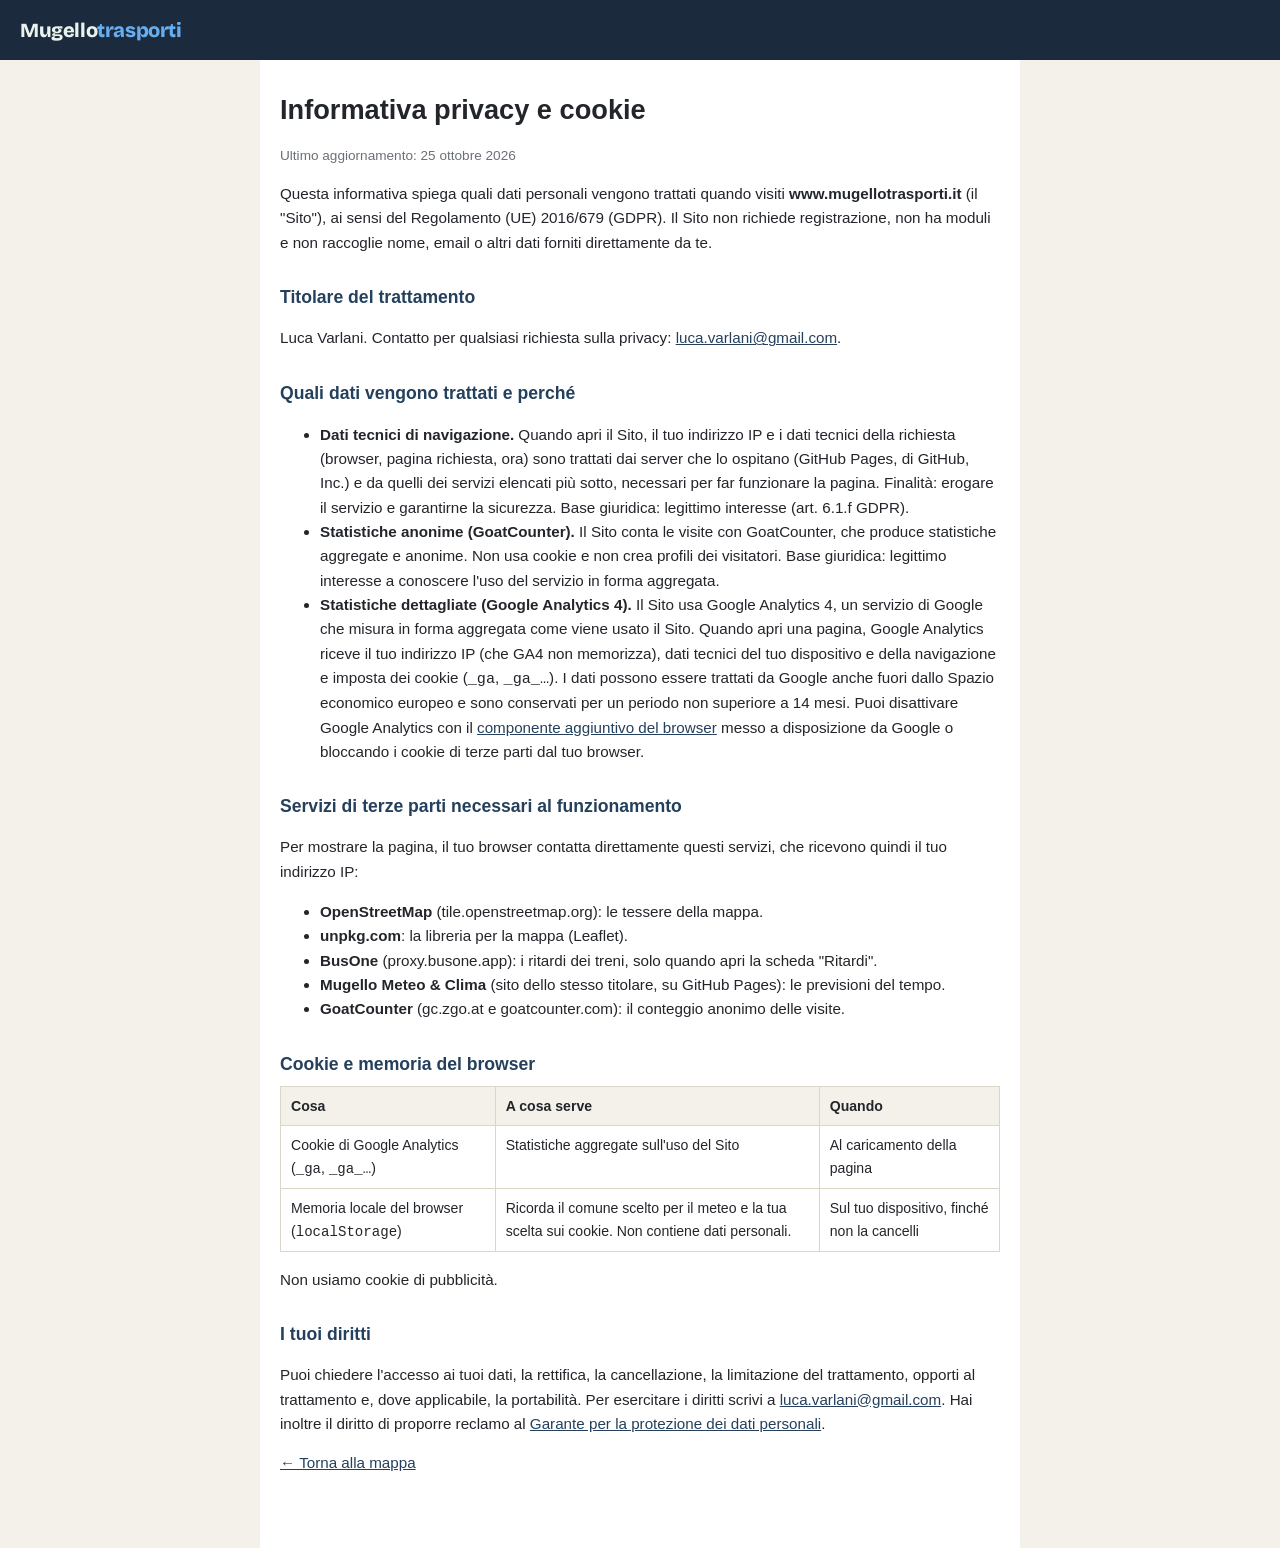
==== privacy.html @ 3d10877c "SEO, informativa privacy e Google Analytics - Titolo e descrizione ottimizzati, H1, dati strutturati" ====
<!DOCTYPE html>
<html lang="it">
<head>
<meta charset="UTF-8">
<meta name="viewport" content="width=device-width, initial-scale=1.0">
<title>Informativa privacy e cookie | Mugellotrasporti</title>
<meta name="description" content="Informativa sulla privacy e sui cookie di Mugellotrasporti: quali dati vengono trattati, da chi e come esercitare i propri diritti.">
<meta name="robots" content="index, follow">
<link rel="canonical" href="https://www.mugellotrasporti.it/privacy.html">
<link rel="icon" href="img/favicon.svg" type="image/svg+xml">
<link rel="icon" href="img/favicon-32.png" sizes="32x32" type="image/png">
<style>
  @font-face { font-family: "Bricolage Grotesque"; font-weight: 800; src: url("fonts/bricolage-grotesque-800.woff2") format("woff2"); }
  * { box-sizing: border-box; }
  body { margin: 0; font-family: "Segoe UI", Roboto, Helvetica, Arial, sans-serif; color: #22252a; background: #f4f1ea; line-height: 1.6; }
  header { background: #1b2a3c; padding: 14px 20px; }
  header a { font-family: "Bricolage Grotesque", system-ui, sans-serif; font-weight: 800; font-size: 20px; letter-spacing: -0.02em; color: #eaf2ec; text-decoration: none; }
  header a span { color: #67aef0; }
  main { max-width: 760px; margin: 0 auto; padding: 28px 20px 60px; background: #fff; min-height: calc(100vh - 56px); }
  h1 { font-size: 1.7rem; margin: 0 0 4px; }
  h2 { font-size: 1.1rem; margin: 28px 0 6px; color: #24405c; }
  p, li { font-size: 0.95rem; }
  .meta { color: #6b6f76; font-size: 0.85rem; }
  table { border-collapse: collapse; width: 100%; font-size: 0.88rem; margin: 8px 0; }
  th, td { border: 1px solid #dcd6c9; padding: 8px 10px; text-align: left; vertical-align: top; }
  th { background: #f4f1ea; }
  a { color: #24405c; }
</style>
</head>
<body>
<header><a href="./">Mugello<span>trasporti</span></a></header>
<main>
  <h1>Informativa privacy e cookie</h1>
  <p class="meta">Ultimo aggiornamento: 25 ottobre 2026</p>

  <p>Questa informativa spiega quali dati personali vengono trattati quando visiti <b>www.mugellotrasporti.it</b> (il "Sito"),
    ai sensi del Regolamento (UE) 2016/679 (GDPR). Il Sito non richiede registrazione, non ha moduli e non raccoglie nome, email o altri dati forniti direttamente da te.</p>

  <h2>Titolare del trattamento</h2>
  <p>Luca Varlani. Contatto per qualsiasi richiesta sulla privacy: <a href="mailto:luca.varlani@gmail.com">luca.varlani@gmail.com</a>.</p>

  <h2>Quali dati vengono trattati e perché</h2>
  <ul>
    <li><b>Dati tecnici di navigazione.</b> Quando apri il Sito, il tuo indirizzo IP e i dati tecnici della richiesta (browser, pagina richiesta, ora) sono trattati dai server che lo ospitano
      (GitHub Pages, di GitHub, Inc.) e da quelli dei servizi elencati più sotto, necessari per far funzionare la pagina. Finalità: erogare il servizio e garantirne la sicurezza.
      Base giuridica: legittimo interesse (art. 6.1.f GDPR).</li>
    <li><b>Statistiche anonime (GoatCounter).</b> Il Sito conta le visite con GoatCounter, che produce statistiche aggregate e anonime. Non usa cookie e non crea profili dei visitatori.
      Base giuridica: legittimo interesse a conoscere l'uso del servizio in forma aggregata.</li>
    <li><b>Statistiche dettagliate (Google Analytics 4).</b> Il Sito usa Google Analytics 4, un servizio di Google che misura in forma aggregata come viene usato il Sito.
      Quando apri una pagina, Google Analytics riceve il tuo indirizzo IP (che GA4 non memorizza), dati tecnici del tuo dispositivo e della navigazione e imposta dei cookie
      (<code>_ga</code>, <code>_ga_&hellip;</code>). I dati possono essere trattati da Google anche fuori dallo Spazio economico europeo e sono conservati per un periodo non superiore a 14 mesi.
      Puoi disattivare Google Analytics con il <a href="https://tools.google.com/dlpage/gaoptout" rel="noopener">componente aggiuntivo del browser</a> messo a disposizione da Google
      o bloccando i cookie di terze parti dal tuo browser.</li>
  </ul>

  <h2>Servizi di terze parti necessari al funzionamento</h2>
  <p>Per mostrare la pagina, il tuo browser contatta direttamente questi servizi, che ricevono quindi il tuo indirizzo IP:</p>
  <ul>
    <li><b>OpenStreetMap</b> (tile.openstreetmap.org): le tessere della mappa.</li>
    <li><b>unpkg.com</b>: la libreria per la mappa (Leaflet).</li>
    <li><b>BusOne</b> (proxy.busone.app): i ritardi dei treni, solo quando apri la scheda "Ritardi".</li>
    <li><b>Mugello Meteo &amp; Clima</b> (sito dello stesso titolare, su GitHub Pages): le previsioni del tempo.</li>
    <li><b>GoatCounter</b> (gc.zgo.at e goatcounter.com): il conteggio anonimo delle visite.</li>
  </ul>

  <h2>Cookie e memoria del browser</h2>
  <table>
    <tr><th>Cosa</th><th>A cosa serve</th><th>Quando</th></tr>
    <tr><td>Cookie di Google Analytics (<code>_ga</code>, <code>_ga_…</code>)</td><td>Statistiche aggregate sull'uso del Sito</td><td>Al caricamento della pagina</td></tr>
    <tr><td>Memoria locale del browser (<code>localStorage</code>)</td><td>Ricorda il comune scelto per il meteo e la tua scelta sui cookie. Non contiene dati personali.</td><td>Sul tuo dispositivo, finché non la cancelli</td></tr>
  </table>
  <p>Non usiamo cookie di pubblicità.</p>

  <h2>I tuoi diritti</h2>
  <p>Puoi chiedere l'accesso ai tuoi dati, la rettifica, la cancellazione, la limitazione del trattamento, opporti al trattamento e, dove applicabile, la portabilità.
    Per esercitare i diritti scrivi a
    <a href="mailto:luca.varlani@gmail.com">luca.varlani@gmail.com</a>. Hai inoltre il diritto di proporre reclamo al
    <a href="https://www.garanteprivacy.it/" rel="noopener">Garante per la protezione dei dati personali</a>.</p>

  <p><a href="./">&larr; Torna alla mappa</a></p>
</main>
</body>
</html>
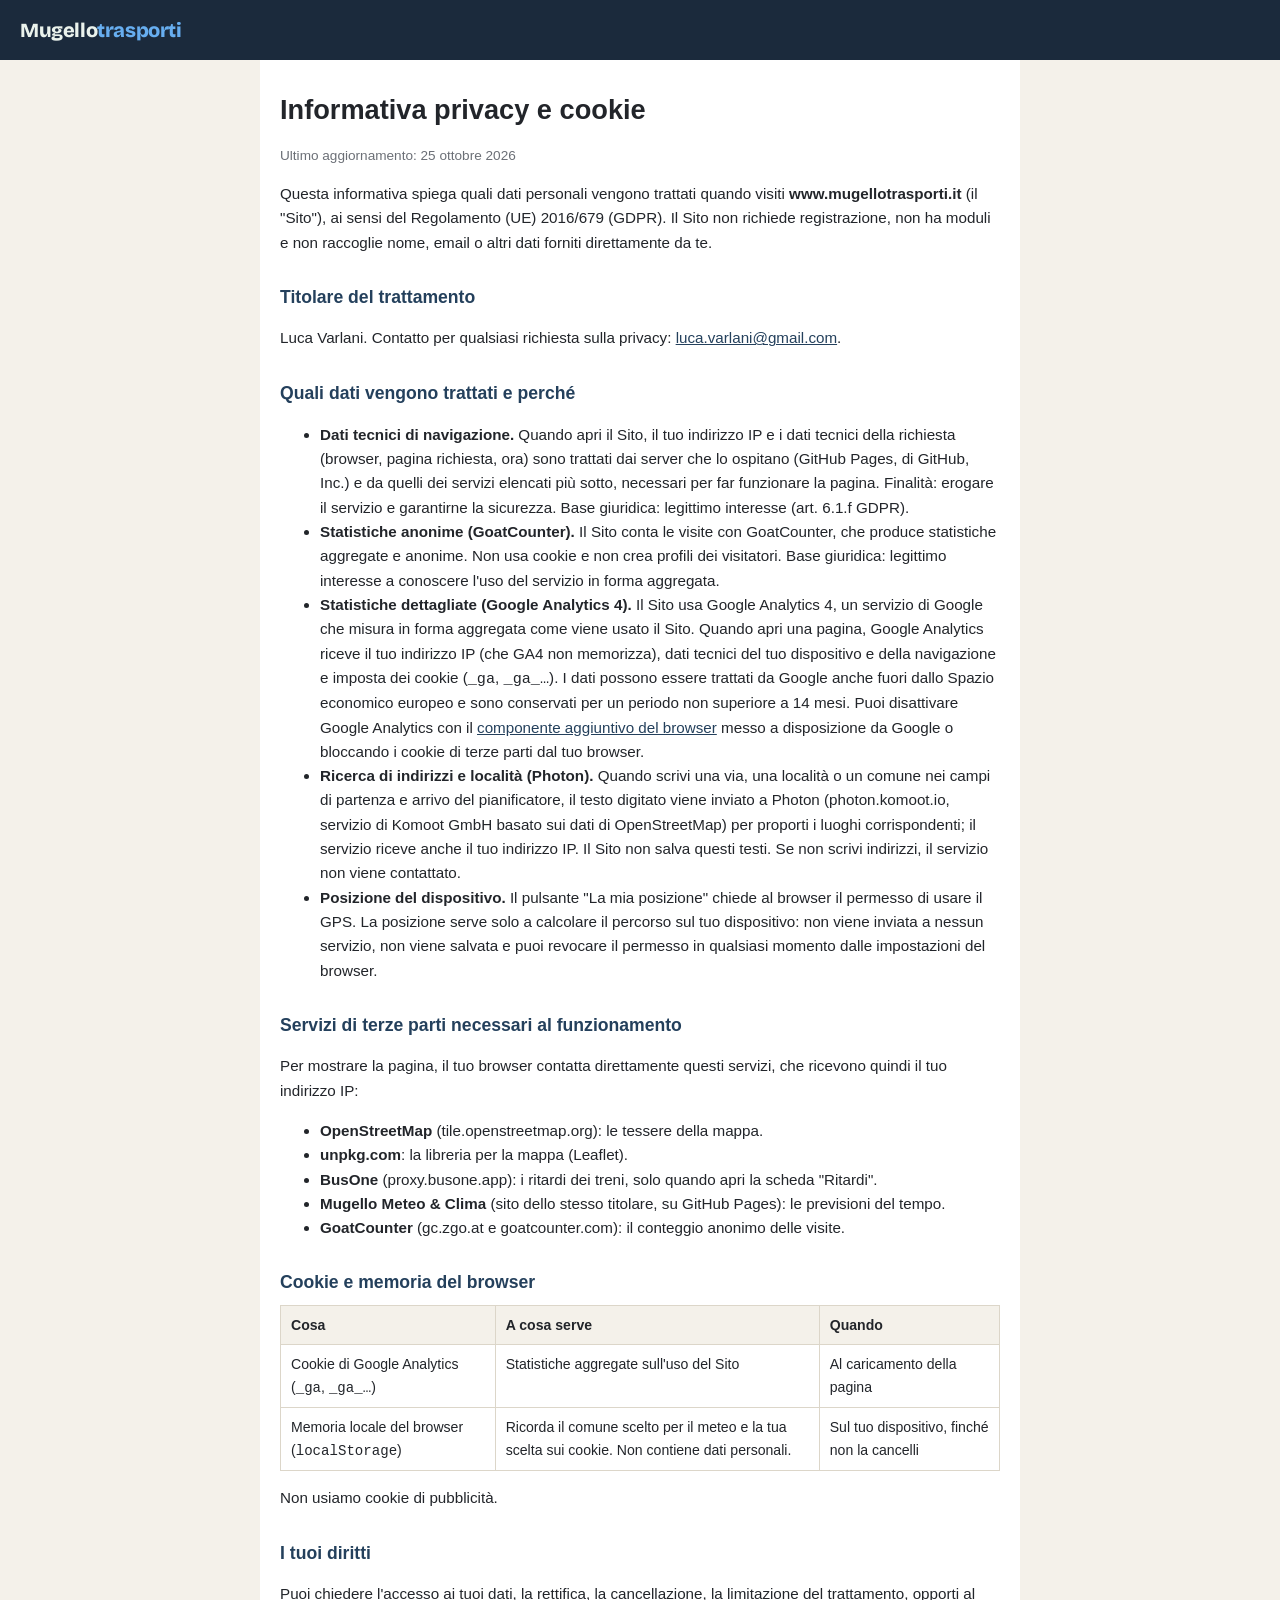
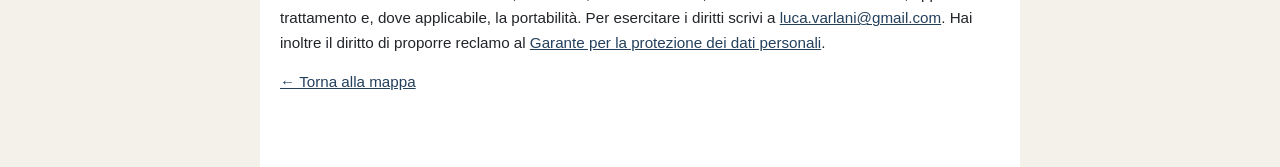
==== commit 0c9d16fd: "Pianificatore: ricerca per indirizzo, localita' e posizione GPS; la mappa mostra solo il tragitto sc" ====
--- a/privacy.html
+++ b/privacy.html
@@ -51,6 +51,11 @@
       (<code>_ga</code>, <code>_ga_&hellip;</code>). I dati possono essere trattati da Google anche fuori dallo Spazio economico europeo e sono conservati per un periodo non superiore a 14 mesi.
       Puoi disattivare Google Analytics con il <a href="https://tools.google.com/dlpage/gaoptout" rel="noopener">componente aggiuntivo del browser</a> messo a disposizione da Google
       o bloccando i cookie di terze parti dal tuo browser.</li>
+    <li><b>Ricerca di indirizzi e località (Photon).</b> Quando scrivi una via, una località o un comune nei campi di partenza e arrivo del pianificatore,
+      il testo digitato viene inviato a Photon (photon.komoot.io, servizio di Komoot GmbH basato sui dati di OpenStreetMap) per proporti i luoghi corrispondenti;
+      il servizio riceve anche il tuo indirizzo IP. Il Sito non salva questi testi. Se non scrivi indirizzi, il servizio non viene contattato.</li>
+    <li><b>Posizione del dispositivo.</b> Il pulsante "La mia posizione" chiede al browser il permesso di usare il GPS. La posizione serve solo a calcolare il percorso
+      sul tuo dispositivo: non viene inviata a nessun servizio, non viene salvata e puoi revocare il permesso in qualsiasi momento dalle impostazioni del browser.</li>
   </ul>
 
   <h2>Servizi di terze parti necessari al funzionamento</h2>
